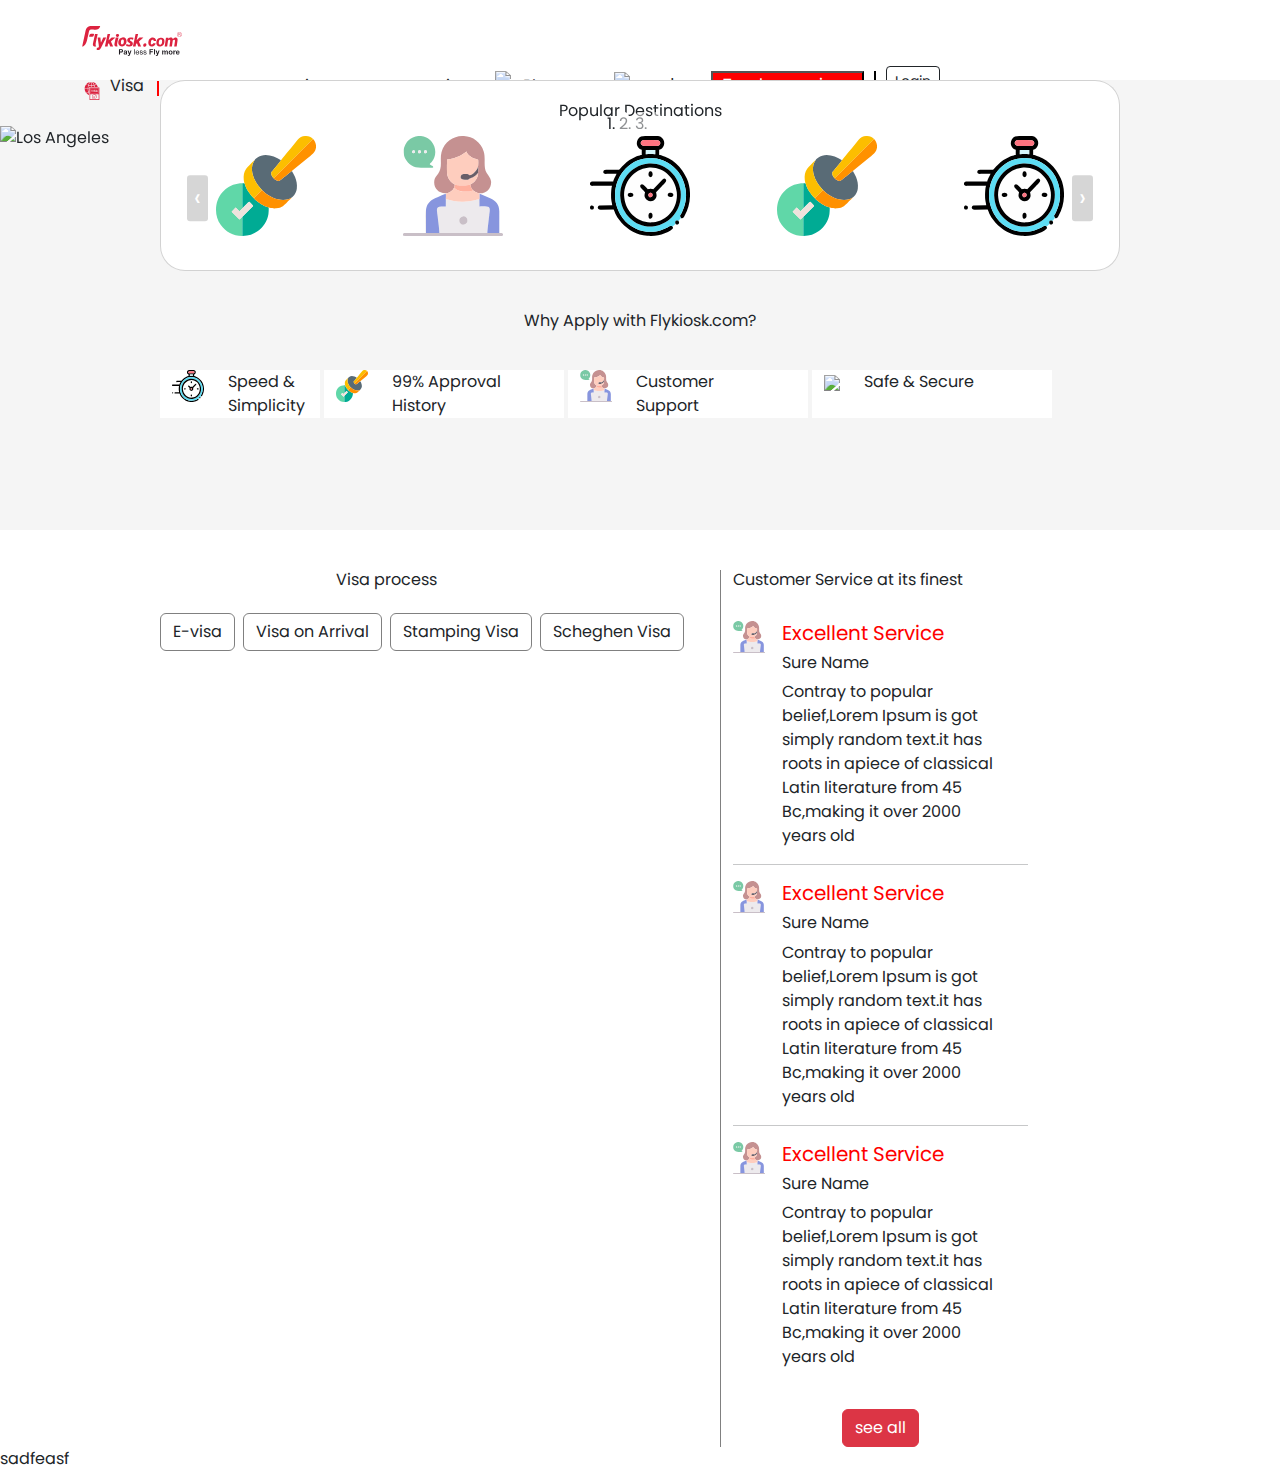
==== index.html @ 582b103d "v2" ====
<!doctype html>
<html lang="en">
  <head>
    <!-- Required meta tags -->
    <meta name="viewport" content="width=device-width, initial-scale=1, shrink-to-fit=no">
	<meta name="author" content="Lapiz WebArt">
	<meta name="description" content="">
	<meta name="keywords" content="">
	<meta charset="UTF-8">

    <!-- Bootstrap CSS -->
<link href="https://cdn.jsdelivr.net/npm/bootstrap@5.0.2/dist/css/bootstrap.min.css" rel="stylesheet" integrity="sha384-EVSTQN3/azprG1Anm3QDgpJLIm9Nao0Yz1ztcQTwFspd3yD65VohhpuuCOmLASjC" crossorigin="anonymous">
<link href="https://cdn.jsdelivr.net/npm/bootstrap@5.2.2/dist/css/bootstrap.min.css" rel="stylesheet">
<script src="https://cdn.jsdelivr.net/npm/bootstrap@5.2.2/dist/js/bootstrap.bundle.min.js"></script>
<script src="https://ajax.googleapis.com/ajax/libs/jquery/3.6.0/jquery.min.js"></script>
<link rel="stylesheet" href="https://cdnjs.cloudflare.com/ajax/libs/OwlCarousel2/2.3.4/assets/owl.carousel.min.css" integrity="sha512-tS3S5qG0BlhnQROyJXvNjeEM4UpMXHrQfTGmbQ1gKmelCxlSEBUaxhRBj/EFTzpbP4RVSrpEikbmdJobCvhE3g==" crossorigin="anonymous" />
<link rel="stylesheet" href="https://cdnjs.cloudflare.com/ajax/libs/OwlCarousel2/2.3.4/assets/owl.theme.default.min.css" integrity="sha512-sMXtMNL1zRzolHYKEujM2AqCLUR9F2C4/05cdbxjjLSRvMQIciEPCQZo++nk7go3BtSuK9kfa/s+a4f4i5pLkw==" crossorigin="anonymous"/>
   <title>Hello, world!</title>
  </head>
  <style>
    @font-face {
      font-family: Poppins;
      src: url(Font/Poppins-Regular.otf);
    }
    body {
      font-family: 'Poppins';
      
  }
    .verticalLine {
    height: 15px;
    border-right: 2px solid red;
    position: relative;
    margin-top: 15px;
    }
    #fixa{
      position: absolute;
      z-index: 10;
      left:0;
      right:0;
      top:20px;
      margin-left:auto;
      margin-right: auto;
     }

  
</style>
<style>
  .owl-nav .owl-next, .owl-nav .owl-prev {
    position: absolute;
    top: 48%;
    transform: translateY(-50%);
    -webkit-transform: translateY(-50%);
}
.owl-nav .owl-next {
    right: 0;
    display: flex;
    margin-right: 2%;
    font-size: 25px !important;
}
.owl-nav .owl-prev{
    left: 0;
    display: flex;
    margin-left: 2%;
    font-size: 25px !important;
}
.item{

  width:100px;
}
</style>


  <body>
    

    <div class="container">
        <header class="d-flex flex-wrap align-items-center justify-content-center justify-content-md-between py-3 mb-4 ">
          <a href="/" class="d-flex align-items-center col-md-3 mb-2 mb-md-0 text-dark text-decoration-none">
            <img class="bi me-2" width="100" height="50" role="img" src="images/Flykiosk logo.svg"/>
          </a>
    
          
    
          
            <ul class="nav col-12 col-md-auto mb-2 justify-content-center mb-md-0">
               <img src="menu Icons/Visa icon.svg" alt="visa" style="width:20px;margin-top:5px; ">
                <li><a href="#" class="nav-link px-2 link-dark">Visa</a></li>

                <div class="verticalLine"  style="margin: 15px 10px 0px 5px;"></div>

                <img src="menu Icons/Passport icon.svg" alt="s" style="width:20px;margin-top:5px;">
                <li><a href="#" class="nav-link px-2 link-dark">passport service</a></li>

                <div class="verticalLine" style="margin: 15px 10px 0px 5px;"></div>

                <img src="menu Icons/Attestation Icon.svg" alt="s" style="width:20px;margin-top:5px">
                <li><a href="#" class="nav-link px-2 link-dark">Attestation</a></li>

                <div class="verticalLine" style="margin: 15px 10px 0px 5px;"></div>

                <img src="menu Icons/Photos icon.svg" alt="s" style="width:20px;margin-top:5px">
                <li ><a href="#" class="nav-link px-2 link-dark">Photos</a></li>

                <li style="margin:5px 10px 0px 30px;"><img src="menu Icons/choos country.svg" alt="country" style="width:30px"></li>
                <button class="" value="Track your visa" style="padding: 0px 20px 25px 10px;height: 15px;margin: 5px 10px 0px 10px;background:red;color:white">Track your visa</button>
                <div class="verticalLine" style="margin: 5px 10px 0px 0px;height: 25px;
                border-right: 2px solid black;
                position: relative;
               " ></div>
                <li ><button href="#" class="btn btn-outline-dark btn-sm"  >Login</button></li>
              </ul>
            
          
        </header>
      </div>



      <!-- Carousel -->
<div id="demo" class="carousel slide" data-bs-ride="carousel" style="margin-top: -25px;">

 
    <!-- Indicators/dots -->
    <ol class="carousel-indicators" style="bottom:10%">
      <li  data-bs-target="#demo" data-bs-slide-to="0" class="active" style="width: 10px; height: 10px;border-radius: 100%;"></li>
      <li  data-bs-target="#demo" data-bs-slide-to="1" style="width: 10px; height: 10px;border-radius: 100%;"></li>
      <li  data-bs-target="#demo" data-bs-slide-to="2" style="width: 10px;height: 10px;border-radius: 100%;"></li>
    </ol>
    
    <!-- The slideshow/carousel -->
    <div class="carousel-inner">
     
 <div id="fixa">
  <div class="" style="width: 50rem;margin: 100px auto auto auto;text-align:center;color:white">
    <h3 >Find visa information for all countries</h3>
    <h6>Simplifying Travel around the world</h6>
</div>

<div class="row d-flex " style="width: 40rem;margin: 0px auto auto auto;text-align:center">

  <div class="col-lg-4 col-md-4" style="background:white;padding:2px">
    <select style="border: none;background: none;"><option>Where am I from</option></select>
    <span class="verticalLine"  style="padding-left: 24px;"></span>
  </div>
  <div class="col-lg-5 col-md-5" style="background:white;padding:2px">
    <select style="border: none;background: none;"><option>Where am I Going</option></select>

  </div>
  
  <div class="col-lg-2 col-md-2 card" style="background:white;padding:2px;margin-left: 10px;border-radius: 2px;color:red">
   <a>Apply visa</a>
  </div>


</div>




  </div>
      <div class="carousel-item active">
        <img src="images/Slider 01.jpg" alt="Los Angeles" class="d-block" style="width:100%">
      </div>
      <div class="carousel-item">
        <img src="images/Slider 01.jpg" alt="Chicago" class="d-block" style="width:100%">
      </div>
      <div class="carousel-item">
        <img src="images/Slider 01.jpg" alt="New York" class="d-block" style="width:100%">
      </div>
    </div>
    
    
  </div>

 
 <div style="background:whitesmoke;height:450px">
  <!-- popular destinations-->
  <section >
    <div class="card" style="width: 60rem;margin: -70px auto auto auto;border-radius: 25px;">
      <h6 style="width: 50rem;margin: 20px auto auto auto;text-align:center;">Popular Destinations </h6>
      <div class="card-body">
        <div class="owl-carousel owl-theme" style="
        text-align: -webkit-center;
    ">
          <div class="item" >
              <h4><img src="Icons/99_ Approval.svg" alt="image"  /></h4>
          </div>
          <div class="item">
              <h4><img src="Icons/Customer.svg" alt="image" /></h4>
          </div>
          <div class="item">
              <h4><img src="Icons/Speed.svg" alt="image" /></h4>
          </div>
          <div class="item">
              <h4><img src="Icons/99_ Approval.svg" alt="image" /></h4>
          </div>
          <div class="item">
              <h4><img src="Icons/Speed.svg" alt="image" /></h4>
          </div>
          <div class="item">
              <h4><img src="Icons/Customer.svg" alt="image" /></h4>
          </div>
          <div class="item">
              <h4><img src="Icons/99_ Approval.svg" alt="image" /></h4>
          </div>
          <div class="item">
              <h4><img src="Icons/Customer.svg" alt="image" /></h4>
          </div>
          <div class="item">
              <h4><img src="Icons/Speed.svg" alt="image" /></h4>
          </div>
          <div class="item">
              <h4><img src="Icons/99_ Approval.svg" alt="image" /></h4>
          </div>
          <div class="item">
              <h4><img src="Icons/Speed.svg" alt="image" /></h4>
          </div>
          <div class="item">
              <h4><img src="Icons/99_ Approval.svg" alt="image" /></h4>
          </div>
      </div>
      </div>
    </div>
  </section>

  <section>
    <h6 style="width: 60rem;margin: 40px auto auto auto;text-align:center;">Why Apply with Flykiosk.com? </h6>
    <div class="row d-flex " style="width: 60rem;margin: 40px auto auto auto;">

      <div class="col-lg-2 col-md-2" style="background:white;">
        <div class="row d-flex " >
          <div class="col-lg-3 col-md-3" style="background:white;width:auto">
            <img src="Icons/Speed.svg">

          </div>
          <div class="col-lg-10 col-md-10" style="background:white;width:auto">
         <span> Speed &</span><br>
         <span>  Simplicity</span>
            
                      </div>
        </div>
        </div>
&nbsp;
        <div class="col-lg-3 col-md-3" style="background:white;">
          <div class="row d-flex " >
            <div class="col-lg-2 col-md-2" style="background:white;width:auto">
            
              <img src="Icons/99_ Approval.svg">
            </div>
            <div class="col-lg-10 col-md-10" style="background:white;width:auto">
              99% Approval <br>History
              
                        </div>
          </div>
          </div>

          &nbsp;
          <div class="col-lg-3 col-md-3" style="background:white;">
            <div class="row d-flex " >
              <div class="col-lg-2 col-md-2" style="background:white;width:auto">
              <img src="Icons/Customer.svg">
    
              </div>
              <div class="col-lg-10 col-md-10" style="background:white;width:auto">
                Customer <br>Support
                
                          </div>
            </div>
            </div>

            &nbsp;
            <div class="col-lg-3 col-md-3" style="background:white;">
              <div class="row d-flex " >
                <div class="col-lg-2 col-md-2" style="background:white;width:auto">
                  <img src="Icons/Safe_Secure.svg">
      
                </div>
                <div class="col-lg-10 col-md-10" style="background:white;width:auto">
                  Safe &
                  Secure
                  
                            </div>
              </div>
              </div>
      
      </div>
  </section>
  
</div>

<div style="background:white;" >


      
  <div class="row d-flex " style="width: 60rem;margin: 40px auto auto auto;" >
 
    <div class="col-lg-7 col-md-7 ">
      <h6 style="margin: auto 20% auto auto;text-align: center;">Visa process</h6>
      <br>
      <div class="row d-flex ">
    <a href="#evisa"  class="col-lg-2 col-md-2 me-2 card btn btn-outline-default visacollapse" data-bs-toggle="collapse" style="border:1px solid gray;height: fit-content;width: fit-content;">E-visa</a>
    <a href="#visaonarrival"  class="col-lg-2 col-md-2 me-2 card btn btn-outline-default visacollapse" data-bs-toggle="collapse" style="border:1px solid gray;height: fit-content;width: fit-content;">Visa on Arrival</a>
    <a href="#stampingvisa"  class="col-lg-2 col-md-2 me-2 card btn btn-outline-default visacollapse" data-bs-toggle="collapse" style="border:1px solid gray;height: fit-content;width: fit-content;">Stamping Visa</a>
    <a href="#scheghenvisa"  class="col-lg-2 col-md-2  card btn btn-outline-default visacollapse" data-bs-toggle="collapse" style="border:1px solid gray;height: fit-content;width: fit-content;">Scheghen Visa</a>
       
      <div id="evisa" class="collapse" style="margin: 20px auto auto -10px;text-align: center;">
        <div class="row d-flex">

        <div  class="col-lg-3 col-md-3 mb-2">
        <div class="card">
          <div class="card-body">
            <img src="Icons/Customer.svg">
            <br>  <br>
            <a href="" class="btn btn-danger">step1</a>
            <hr>
          </div>
        </div>
      </div>
      
      <div  class="col-lg-3 col-md-3 mb-2">
        <div class="card">
          <div class="card-body">
            <img src="Icons/Customer.svg">
            <br>  <br>
            <a href="" class="btn btn-danger">step2</a>
            <hr>
          </div>
        </div>
      </div>
      
      <div  class="col-lg-3 col-md-3 mb-2 ">
        <div class="card">
          <div class="card-body">
            <img src="Icons/Customer.svg">
            <br>  <br>
            <a href="" class="btn btn-danger">step3</a>
            <hr>
          </div>
        </div>
      </div>
      <div  class="col-lg-3 col-md-3 mb-2">
        <div class="card">
          <div class="card-body">
            <img src="Icons/Customer.svg">
            <br>  <br>
            <a href="" class="btn btn-danger">step4</a>
            <hr>
          </div>
        </div>
      </div>
      <div  class="col-lg-3 col-md-3 mb-2">
        <div class="card">
          <div class="card-body">
            <img src="Icons/Customer.svg">
             <br>  <br>
            <a href="" class="btn btn-danger">step5</a>
            <hr>
          </div>
        </div>
      </div>
      <div  class="col-lg-3 col-md-3 mb-2">
        <div class="card">
          <div class="card-body">
            <img src="Icons/Customer.svg">
            <br>  <br>
            <a href="" class="btn btn-danger">step6</a>
            <hr>
          </div>
       
        </div>
      </div>
      <div  style="width: 60rem;margin: 40px auto auto auto;" >
        <a href="" class="btn btn-danger">Apply now</a>
        </div>
    </div>
    </div>
    
      <div id="visaonarrival" class="collapse" style="margin: 20px auto auto auto;text-align: center;">
        <div  class="col-lg-12 col-md-12">   
        <div class="card">
          <div class="card-body">wwwwdfdfddd</div>
        </div>
      </div>
      
    </div>
    

    
  </div>
  </div>
  <!--<div class="col-lg-1 col-md-1 "  style="border-left: 1px solid grey;width:0px;height:450px;margin-top: 0px"> </div>-->

  <div class="col-lg-4 col-md-4  " style="border-left:1px solid grey">
    <h6 >Customer Service at its finest</h6>
    <br>
    <div class="row d-flex " >
     
        <div class="col-lg-11 col-md-11" >

          <div class="row d-flex">
            <div class="col-lg-2 col-md-2" ><img src="Icons/Customer.svg"></div>
            <div class="col-lg-10 col-md-10" >

              <h5 style="color:red">Excellent Service</h5>
              <h6>Sure Name</h6>
              <span>Contray to popular belief,Lorem Ipsum is got simply random text.it has roots in apiece of classical Latin literature from 45 Bc,making it over 2000 years old</span>

            </div>

            </div>

        </div>
    
        </div>
        <hr>

        <div class="row d-flex " >
     
          <div class="col-lg-11 col-md-11" >
  
            <div class="row d-flex">
              <div class="col-lg-2 col-md-2" ><img src="Icons/Customer.svg"></div>
              <div class="col-lg-10 col-md-10" >
  
                <h5 style="color:red">Excellent Service</h5>
                <h6>Sure Name</h6>
                <span>Contray to popular belief,Lorem Ipsum is got simply random text.it has roots in apiece of classical Latin literature from 45 Bc,making it over 2000 years old</span>

              </div>
  
              </div>
  
          </div>
      
          </div>
          <hr>

          <div class="row d-flex " >
     
            <div class="col-lg-11 col-md-11" >
    
              <div class="row d-flex">
                <div class="col-lg-2 col-md-2" ><img src="Icons/Customer.svg"></div>
                <div class="col-lg-10 col-md-10" >
                  <h5 style="color:red">Excellent Service</h5>
                  <h6>Sure Name</h6>
                  <span>Contray to popular belief,Lorem Ipsum is got simply random text.it has roots in apiece of classical Latin literature from 45 Bc,making it over 2000 years old</span>
  
                </div>
    
                </div>
    
            </div>
        
            </div>
            
            <div  style="margin: 40px auto auto auto;text-align: center;" >
              <a href="" class="btn btn-danger">see all</a>
              </div>
        </div>
             
</div>



</div>

<div>
  sadfeasf
</div>


<script>
  $(document).ready(function(){
	$(".visacollapse").click(function(){
    
		$('.collapse').collapse('hide');
	});
});
</script>





    <!-- Optional JavaScript; choose one of the two! -->

    <!-- Option 1: Bootstrap Bundle with Popper -->
    <script src="https://cdn.jsdelivr.net/npm/bootstrap@5.0.2/dist/js/bootstrap.bundle.min.js" integrity="sha384-MrcW6ZMFYlzcLA8Nl+NtUVF0sA7MsXsP1UyJoMp4YLEuNSfAP+JcXn/tWtIaxVXM" crossorigin="anonymous"></script>

    <!-- Option 2: Separate Popper and Bootstrap JS -->
    <!--
    <script src="https://cdn.jsdelivr.net/npm/@popperjs/core@2.9.2/dist/umd/popper.min.js" integrity="sha384-IQsoLXl5PILFhosVNubq5LC7Qb9DXgDA9i+tQ8Zj3iwWAwPtgFTxbJ8NT4GN1R8p" crossorigin="anonymous"></script>
    <script src="https://cdn.jsdelivr.net/npm/bootstrap@5.0.2/dist/js/bootstrap.min.js" integrity="sha384-cVKIPhGWiC2Al4u+LWgxfKTRIcfu0JTxR+EQDz/bgldoEyl4H0zUF0QKbrJ0EcQF" crossorigin="anonymous"></script>
    -->


    <script src="https://cdnjs.cloudflare.com/ajax/libs/jquery/3.6.0/jquery.min.js" integrity="sha512-894YE6QWD5I59HgZOGReFYm4dnWc1Qt5NtvYSaNcOP+u1T9qYdvdihz0PPSiiqn/+/3e7Jo4EaG7TubfWGUrMQ==" crossorigin="anonymous"></script>
    <!-- Owl Carousel -->
    <script src="https://cdnjs.cloudflare.com/ajax/libs/OwlCarousel2/2.3.4/owl.carousel.min.js"></script>
    <!-- custom JS code after importing jquery and owl -->
    <script type="text/javascript">
        $(document).ready(function() {
            $(".owl-carousel").owlCarousel();
        });

        $('.owl-carousel').owlCarousel({
            loop: true,
            margin: 10,
            nav: true,
            dots: false,
            navText: ["<div class='nav-button owl-prev'>‹</div>", "<div class='nav-button owl-next'>›</div>"],
     
            slideBy:3,
		        rewind:false,
            responsive: {
                0: {
                    items: 1
                },
                600: {
                    items: 3
                },
                1000: {
                    items: 5
                }
            }
        })
    </script>
  </body>
</html>
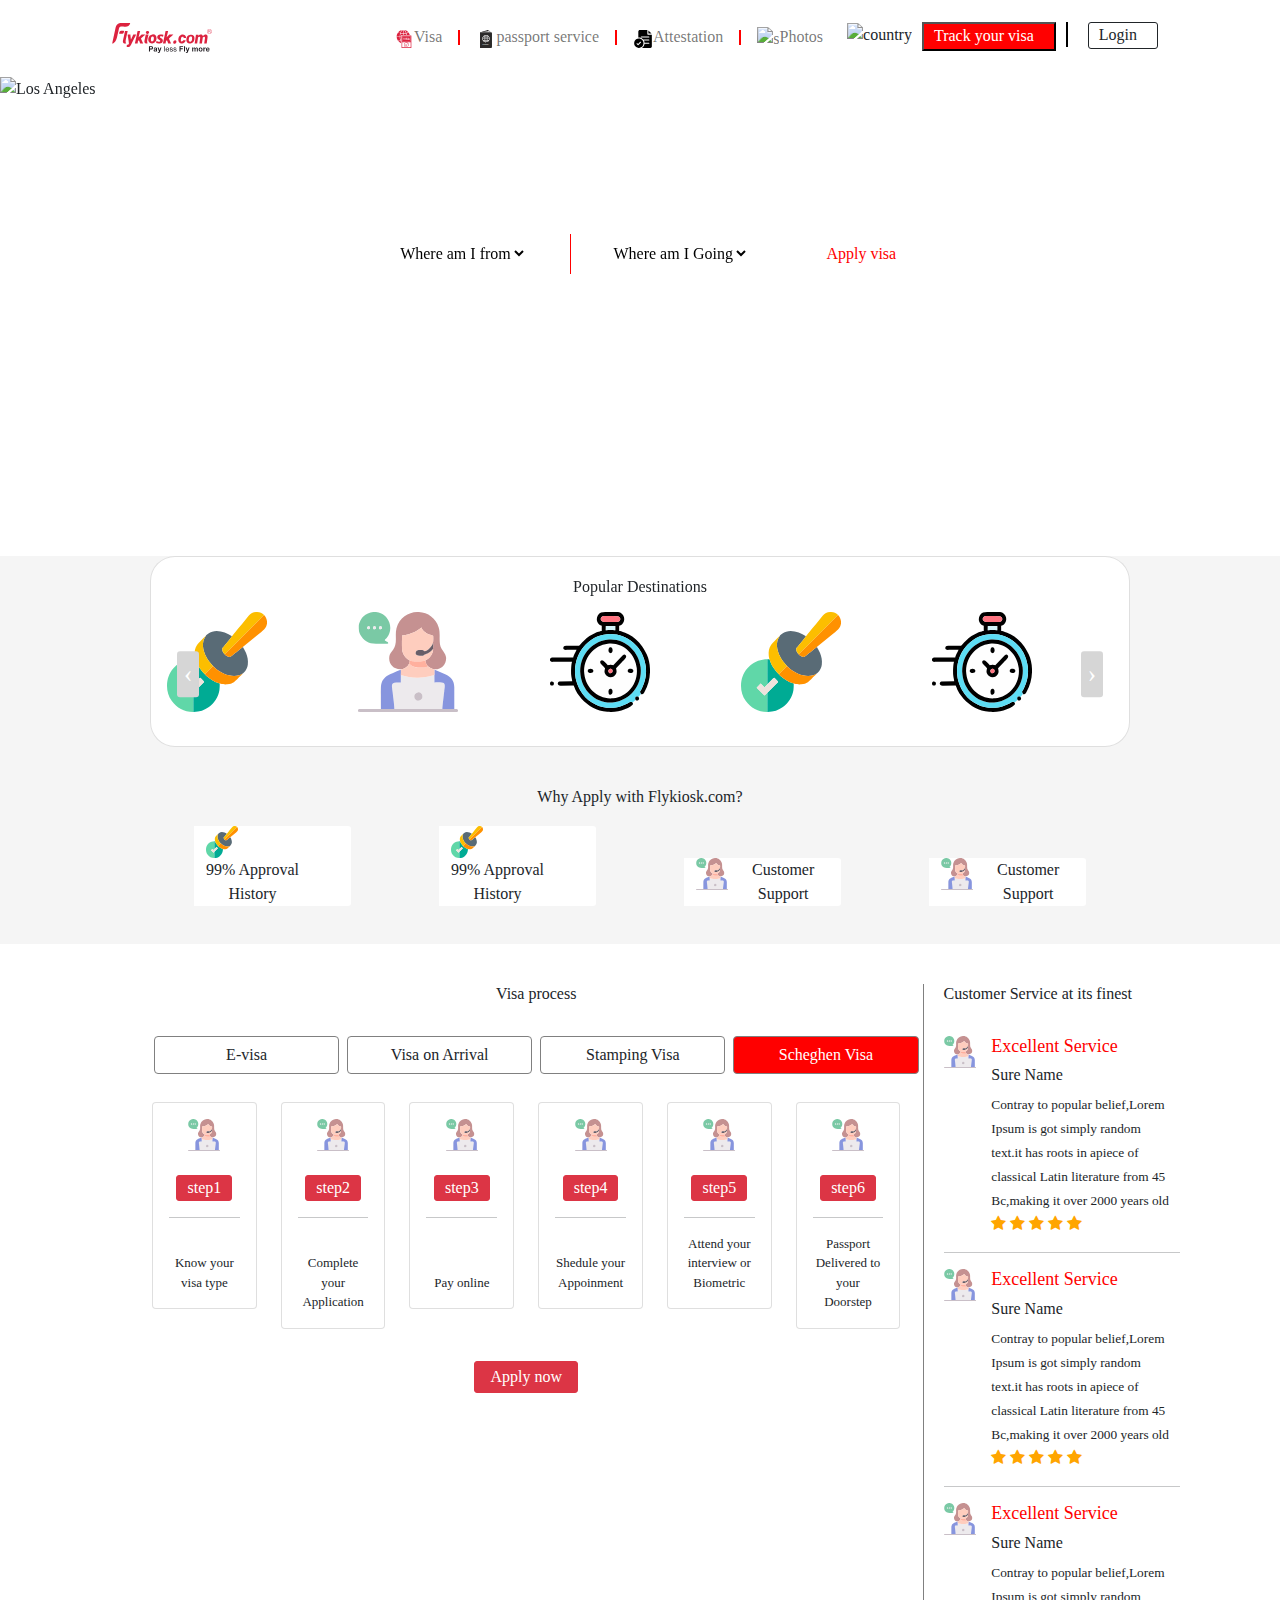
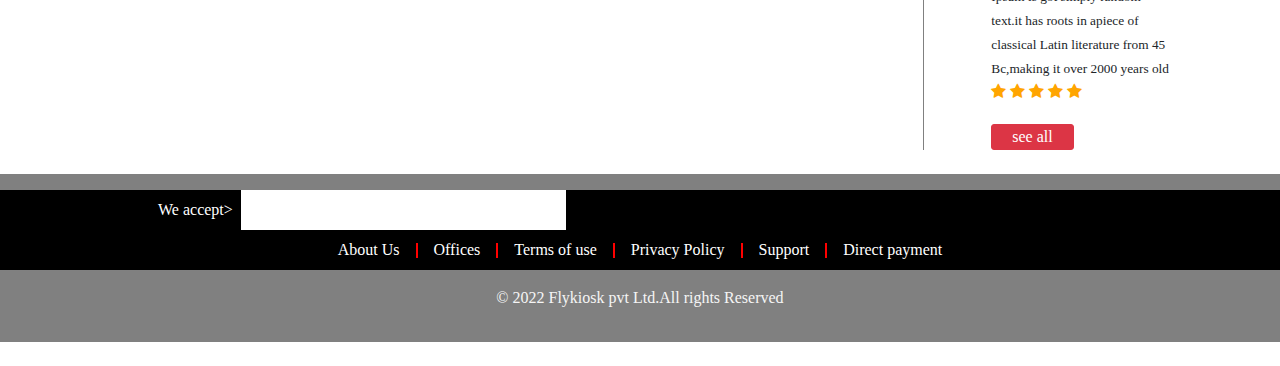
==== commit d9ad5140: "latest" ====
--- a/index.html
+++ b/index.html
@@ -1,3 +1,7 @@
+
+
+
+
 <!doctype html>
 <html lang="en">
   <head>
@@ -9,115 +13,66 @@
 	<meta charset="UTF-8">
 
     <!-- Bootstrap CSS -->
-<link href="https://cdn.jsdelivr.net/npm/bootstrap@5.0.2/dist/css/bootstrap.min.css" rel="stylesheet" integrity="sha384-EVSTQN3/azprG1Anm3QDgpJLIm9Nao0Yz1ztcQTwFspd3yD65VohhpuuCOmLASjC" crossorigin="anonymous">
-<link href="https://cdn.jsdelivr.net/npm/bootstrap@5.2.2/dist/css/bootstrap.min.css" rel="stylesheet">
-<script src="https://cdn.jsdelivr.net/npm/bootstrap@5.2.2/dist/js/bootstrap.bundle.min.js"></script>
-<script src="https://ajax.googleapis.com/ajax/libs/jquery/3.6.0/jquery.min.js"></script>
+    <link href="bootstrap5.0.1/css/bootstrap.min.css" rel="stylesheet"/>
+    <script src="bootstrap5.0.1/js/bootstrap.bundle.min.js"></script>
+    
+<script src="ajax/libs/jquery/3.6.0/jquery.min.js"></script>
 <link rel="stylesheet" href="https://cdnjs.cloudflare.com/ajax/libs/OwlCarousel2/2.3.4/assets/owl.carousel.min.css" integrity="sha512-tS3S5qG0BlhnQROyJXvNjeEM4UpMXHrQfTGmbQ1gKmelCxlSEBUaxhRBj/EFTzpbP4RVSrpEikbmdJobCvhE3g==" crossorigin="anonymous" />
 <link rel="stylesheet" href="https://cdnjs.cloudflare.com/ajax/libs/OwlCarousel2/2.3.4/assets/owl.theme.default.min.css" integrity="sha512-sMXtMNL1zRzolHYKEujM2AqCLUR9F2C4/05cdbxjjLSRvMQIciEPCQZo++nk7go3BtSuK9kfa/s+a4f4i5pLkw==" crossorigin="anonymous"/>
-   <title>Hello, world!</title>
+ <!-- Font Awesome Icon Library -->
+
+<link href="https://maxcdn.bootstrapcdn.com/font-awesome/4.2.0/css/font-awesome.min.css" rel="stylesheet">
+<link rel="stylesheet" href="css/style.css">
+<title>Flykiosk</title>
   </head>
-  <style>
-    @font-face {
-      font-family: Poppins;
-      src: url(Font/Poppins-Regular.otf);
-    }
-    body {
-      font-family: 'Poppins';
-      
-  }
-    .verticalLine {
-    height: 15px;
-    border-right: 2px solid red;
-    position: relative;
-    margin-top: 15px;
-    }
-    #fixa{
-      position: absolute;
-      z-index: 10;
-      left:0;
-      right:0;
-      top:20px;
-      margin-left:auto;
-      margin-right: auto;
-     }
-
-  
-</style>
-<style>
-  .owl-nav .owl-next, .owl-nav .owl-prev {
-    position: absolute;
-    top: 48%;
-    transform: translateY(-50%);
-    -webkit-transform: translateY(-50%);
-}
-.owl-nav .owl-next {
-    right: 0;
-    display: flex;
-    margin-right: 2%;
-    font-size: 25px !important;
-}
-.owl-nav .owl-prev{
-    left: 0;
-    display: flex;
-    margin-left: 2%;
-    font-size: 25px !important;
-}
-.item{
-
-  width:100px;
-}
-</style>
+  
 
 
   <body>
-    
-
-    <div class="container">
-        <header class="d-flex flex-wrap align-items-center justify-content-center justify-content-md-between py-3 mb-4 ">
-          <a href="/" class="d-flex align-items-center col-md-3 mb-2 mb-md-0 text-dark text-decoration-none">
-            <img class="bi me-2" width="100" height="50" role="img" src="images/Flykiosk logo.svg"/>
-          </a>
-    
-          
-    
-          
-            <ul class="nav col-12 col-md-auto mb-2 justify-content-center mb-md-0">
-               <img src="menu Icons/Visa icon.svg" alt="visa" style="width:20px;margin-top:5px; ">
-                <li><a href="#" class="nav-link px-2 link-dark">Visa</a></li>
-
-                <div class="verticalLine"  style="margin: 15px 10px 0px 5px;"></div>
-
-                <img src="menu Icons/Passport icon.svg" alt="s" style="width:20px;margin-top:5px;">
-                <li><a href="#" class="nav-link px-2 link-dark">passport service</a></li>
-
-                <div class="verticalLine" style="margin: 15px 10px 0px 5px;"></div>
-
-                <img src="menu Icons/Attestation Icon.svg" alt="s" style="width:20px;margin-top:5px">
-                <li><a href="#" class="nav-link px-2 link-dark">Attestation</a></li>
-
-                <div class="verticalLine" style="margin: 15px 10px 0px 5px;"></div>
-
-                <img src="menu Icons/Photos icon.svg" alt="s" style="width:20px;margin-top:5px">
-                <li ><a href="#" class="nav-link px-2 link-dark">Photos</a></li>
-
-                <li style="margin:5px 10px 0px 30px;"><img src="menu Icons/choos country.svg" alt="country" style="width:30px"></li>
-                <button class="" value="Track your visa" style="padding: 0px 20px 25px 10px;height: 15px;margin: 5px 10px 0px 10px;background:red;color:white">Track your visa</button>
-                <div class="verticalLine" style="margin: 5px 10px 0px 0px;height: 25px;
-                border-right: 2px solid black;
-                position: relative;
-               " ></div>
-                <li ><button href="#" class="btn btn-outline-dark btn-sm"  >Login</button></li>
-              </ul>
-            
-          
-        </header>
-      </div>
-
+    <nav class="navbar navbar-expand-lg navbar-light bg-default">
+      <div class="container-fluid headbar" >
+        <a class="navbar-brand" href="#">  <img class="bi me-2" width="100" height="50" role="img" src="images/Flykiosk logo.svg"/></a>
+        <button class="navbar-toggler" type="button" data-bs-toggle="collapse" data-bs-target="#navbarNav" aria-controls="navbarNav" aria-expanded="false" aria-label="Toggle navigation">
+          <span class="navbar-toggler-icon"></span>
+        </button>
+        <div class="collapse navbar-collapse" id="navbarNav">
+          <ul class="navbar-nav ms-md-auto gap-0">
+            <li class="nav-item rounded"><a href="#" class="nav-link px-2 link-dark"><img src="menu Icons/Visa icon.svg" alt="visa" style="width:20px;">Visa</a></li>
+            <li class="nav-item rounded"><a href="#" class="nav-link px-2 link-dark"><div class="verticalLine" style="margin: 5px 0px 0px 0px;"></div></a></li>
+            <li class="nav-item rounded"><a href="#" class="nav-link px-2 link-dark"><img src="menu Icons/Passport icon.svg" alt="s" style="width:20px;">passport service</a></li>
+            <li class="nav-item rounded"><a href="#" class="nav-link px-2 link-dark"><div class="verticalLine" style="margin: 5px 0px 0px 0px;"></div></a></li>
+            <li class="nav-item rounded"><a href="#" class="nav-link px-2 link-dark"><img src="menu Icons/Attestation Icon.svg" alt="s" style="width:20px;">Attestation</a></li>
+            <li class="nav-item rounded"><a href="#" class="nav-link px-2 link-dark"><div class="verticalLine" style="margin: 5px 0px 0px 0px;"></div></a></li>
+            <li class="nav-item rounded"><a href="#" class="nav-link px-2 link-dark"><img src="menu Icons/Photos icon.svg" alt="s" style="width:20px;">Photos</a></li>
+            <li class="nav-item rounded"><a href="#" class="nav-link px-2 link-dark"></a></li>
+            <li class="nav-item rounded mt-1 mb-1">
+              <img src="menu Icons/choos country.svg" alt="country" style="width:30px">
+            </li>
+            <li class="nav-item rounded">
+              <button class="trackvisabutton mb-1" value="Track your visa" >Track your visa</button>
+               
+            </li>
+            <li class="nav-item rounded ">
+              <div class="verticalLine" style="margin: 5px 10px 0px 0px;height: 25px;
+              border-right: 2px solid black;
+              position: relative;
+             " ></div>
+            </li>
+            <li class="nav-item rounded">
+              <button class="loginbutton mb-1 btn btn-outline-dark" value="Track your visa" >Login</button>
+               
+            </li>
+           
+          </ul>
+        </div>
+      </div>
+    </nav>
+
+   
 
 
       <!-- Carousel -->
-<div id="demo" class="carousel slide" data-bs-ride="carousel" style="margin-top: -25px;">
+<div id="demo" class="carousel slide" data-bs-ride="carousel" >
 
  
     <!-- Indicators/dots -->
@@ -131,25 +86,26 @@
     <div class="carousel-inner">
      
  <div id="fixa">
-  <div class="" style="width: 50rem;margin: 100px auto auto auto;text-align:center;color:white">
-    <h3 >Find visa information for all countries</h3>
-    <h6>Simplifying Travel around the world</h6>
-</div>
-
-<div class="row d-flex " style="width: 40rem;margin: 0px auto auto auto;text-align:center">
-
-  <div class="col-lg-4 col-md-4" style="background:white;padding:2px">
+  <div class="caption align-items-center justify-content-center" >
+    <span >Find visa information for all countries</span><br>
+    <span>Simplifying Travel around the world</span>
+</div>
+
+<div class="row d-flex applyvisadiv align-items-center justify-content-center" >
+
+  <div class="col-lg-2 col-md-2 mb-2 p-2 firstdiv" >
     <select style="border: none;background: none;"><option>Where am I from</option></select>
-    <span class="verticalLine"  style="padding-left: 24px;"></span>
-  </div>
-  <div class="col-lg-5 col-md-5" style="background:white;padding:2px">
+  
+  </div>
+  <div class="col-lg-2 col-md-2 mb-2 p-2  seconddiv" >
     <select style="border: none;background: none;"><option>Where am I Going</option></select>
 
   </div>
-  
-  <div class="col-lg-2 col-md-2 card" style="background:white;padding:2px;margin-left: 10px;border-radius: 2px;color:red">
-   <a>Apply visa</a>
-  </div>
+  <div class="col-lg-2 col-md-2 ms-2 mb-2 p-2 applydiv" >
+    <a >Apply visa</a>
+
+ 
+</div>
 
 
 </div>
@@ -159,13 +115,13 @@
 
   </div>
       <div class="carousel-item active">
-        <img src="images/Slider 01.jpg" alt="Los Angeles" class="d-block" style="width:100%">
+        <img src="images/Slider 01.jpg" class="carouselimage" alt="Los Angeles" class="d-block" style="width:100%">
       </div>
       <div class="carousel-item">
-        <img src="images/Slider 01.jpg" alt="Chicago" class="d-block" style="width:100%">
+        <img src="images/Slider 01.jpg" class="carouselimage" alt="Chicago" class="d-block" style="width:100%">
       </div>
       <div class="carousel-item">
-        <img src="images/Slider 01.jpg" alt="New York" class="d-block" style="width:100%">
+        <img src="images/Slider 01.jpg" class="carouselimage"  alt="New York" class="d-block" style="width:100%">
       </div>
     </div>
     
@@ -173,15 +129,14 @@
   </div>
 
  
- <div style="background:whitesmoke;height:450px">
+ <div style="background:whitesmoke;height: auto;padding-bottom:10px">
   <!-- popular destinations-->
-  <section >
-    <div class="card" style="width: 60rem;margin: -70px auto auto auto;border-radius: 25px;">
-      <h6 style="width: 50rem;margin: 20px auto auto auto;text-align:center;">Popular Destinations </h6>
+  
+    <div class="card populardestinations" >
+      <h6 style="width:auto;margin: 20px auto auto auto;text-align:center;">Popular Destinations </h6>
       <div class="card-body">
-        <div class="owl-carousel owl-theme" style="
-        text-align: -webkit-center;
-    ">
+        <div class="owl-carousel owl-theme ">
+    
           <div class="item" >
               <h4><img src="Icons/99_ Approval.svg" alt="image"  /></h4>
           </div>
@@ -192,99 +147,99 @@
               <h4><img src="Icons/Speed.svg" alt="image" /></h4>
           </div>
           <div class="item">
-              <h4><img src="Icons/99_ Approval.svg" alt="image" /></h4>
-          </div>
-          <div class="item">
-              <h4><img src="Icons/Speed.svg" alt="image" /></h4>
-          </div>
-          <div class="item">
-              <h4><img src="Icons/Customer.svg" alt="image" /></h4>
-          </div>
-          <div class="item">
-              <h4><img src="Icons/99_ Approval.svg" alt="image" /></h4>
-          </div>
-          <div class="item">
-              <h4><img src="Icons/Customer.svg" alt="image" /></h4>
-          </div>
-          <div class="item">
-              <h4><img src="Icons/Speed.svg" alt="image" /></h4>
-          </div>
-          <div class="item">
-              <h4><img src="Icons/99_ Approval.svg" alt="image" /></h4>
-          </div>
-          <div class="item">
-              <h4><img src="Icons/Speed.svg" alt="image" /></h4>
-          </div>
-          <div class="item">
-              <h4><img src="Icons/99_ Approval.svg" alt="image" /></h4>
-          </div>
-      </div>
-      </div>
-    </div>
-  </section>
-
-  <section>
-    <h6 style="width: 60rem;margin: 40px auto auto auto;text-align:center;">Why Apply with Flykiosk.com? </h6>
-    <div class="row d-flex " style="width: 60rem;margin: 40px auto auto auto;">
-
-      <div class="col-lg-2 col-md-2" style="background:white;">
-        <div class="row d-flex " >
-          <div class="col-lg-3 col-md-3" style="background:white;width:auto">
-            <img src="Icons/Speed.svg">
-
-          </div>
-          <div class="col-lg-10 col-md-10" style="background:white;width:auto">
-         <span> Speed &</span><br>
-         <span>  Simplicity</span>
-            
-                      </div>
-        </div>
-        </div>
-&nbsp;
-        <div class="col-lg-3 col-md-3" style="background:white;">
-          <div class="row d-flex " >
-            <div class="col-lg-2 col-md-2" style="background:white;width:auto">
-            
-              <img src="Icons/99_ Approval.svg">
-            </div>
-            <div class="col-lg-10 col-md-10" style="background:white;width:auto">
-              99% Approval <br>History
+            <h4><img src="Icons/99_ Approval.svg" alt="image" /></h4>
+        </div>
+        <div class="item">
+            <h4><img src="Icons/Speed.svg" alt="image" /></h4>
+        </div>
+        <div class="item">
+            <h4><img src="Icons/Customer.svg" alt="image" /></h4>
+        </div>
+        <div class="item">
+            <h4><img src="Icons/99_ Approval.svg" alt="image" /></h4>
+        </div>
+        <div class="item">
+            <h4><img src="Icons/Customer.svg" alt="image" /></h4>
+        </div>
+        <div class="item">
+            <h4><img src="Icons/Speed.svg" alt="image" /></h4>
+        </div>
+        <div class="item">
+            <h4><img src="Icons/99_ Approval.svg" alt="image" /></h4>
+        </div>
+        <div class="item">
+            <h4><img src="Icons/Speed.svg" alt="image" /></h4>
+        </div>
+        <div class="item">
+            <h4><img src="Icons/99_ Approval.svg" alt="image" /></h4>
+        </div>
+      </div>
+      </div>
+    </div>
+ 
+  
+    <h6 style="text-align:center;margin-top:40px">Why Apply with Flykiosk.com? </h6>
+    
+  
+    
+        <div class="row d-flex  applyflykiosk" >
+      
+       
+          <div class="col-lg-2 col-md-2 mb-2  applyflykioskdivs" style="background:white;">
+            <div class="row d-flex " >
+              <div class="col-lg-2 col-md-2" style="background:white;width:auto">
               
-                        </div>
-          </div>
-          </div>
-
-          &nbsp;
-          <div class="col-lg-3 col-md-3" style="background:white;">
+                <img src="Icons/99_ Approval.svg">
+              </div>
+              <div class="col-lg-10 col-md-10" style="background:white;width:auto;">
+                99% Approval <br>History
+                
+                          </div>
+            </div>
+            </div>
+          <div class="col-lg-2 col-md-2 mb-2  applyflykioskdivs" style="background:white;">
+            <div class="row d-flex " >
+              <div class="col-lg-2 col-md-2" style="background:white;width:auto">
+              
+                <img src="Icons/99_ Approval.svg">
+              </div>
+              <div class="col-lg-10 col-md-10" style="background:white;width:auto;">
+                99% Approval <br>History
+                
+                          </div>
+            </div>
+            </div>
+  
+          
+          <div class="col-lg-2 col-md-2  mb-2  applyflykioskdivs" style="background:white;">
             <div class="row d-flex " >
               <div class="col-lg-2 col-md-2" style="background:white;width:auto">
               <img src="Icons/Customer.svg">
     
               </div>
-              <div class="col-lg-10 col-md-10" style="background:white;width:auto">
+              <div class="col-lg-10 col-md-10" style="background:white;width:auto;">
                 Customer <br>Support
                 
                           </div>
             </div>
             </div>
-
-            &nbsp;
-            <div class="col-lg-3 col-md-3" style="background:white;">
+            
+
+            <div class="col-lg-2 col-md-2  mb-2  applyflykioskdivs" style="background:white;">
               <div class="row d-flex " >
                 <div class="col-lg-2 col-md-2" style="background:white;width:auto">
-                  <img src="Icons/Safe_Secure.svg">
+                <img src="Icons/Customer.svg">
       
                 </div>
-                <div class="col-lg-10 col-md-10" style="background:white;width:auto">
-                  Safe &
-                  Secure
+                <div class="col-lg-10 col-md-10" style="background:white;width:auto;">
+                  Customer <br>Support
                   
                             </div>
               </div>
               </div>
       
       </div>
-  </section>
+    
   
 </div>
 
@@ -292,97 +247,266 @@
 
 
       
-  <div class="row d-flex " style="width: 60rem;margin: 40px auto auto auto;" >
+  <div class="row d-flex visaprocess" >
  
-    <div class="col-lg-7 col-md-7 ">
-      <h6 style="margin: auto 20% auto auto;text-align: center;">Visa process</h6>
+    <div class="col-lg-9 col-md-9 visaprocessdiv1 ">
+      <h6 style="text-align: center;">Visa process</h6>
       <br>
       <div class="row d-flex ">
-    <a href="#evisa"  class="col-lg-2 col-md-2 me-2 card btn btn-outline-default visacollapse" data-bs-toggle="collapse" style="border:1px solid gray;height: fit-content;width: fit-content;">E-visa</a>
-    <a href="#visaonarrival"  class="col-lg-2 col-md-2 me-2 card btn btn-outline-default visacollapse" data-bs-toggle="collapse" style="border:1px solid gray;height: fit-content;width: fit-content;">Visa on Arrival</a>
-    <a href="#stampingvisa"  class="col-lg-2 col-md-2 me-2 card btn btn-outline-default visacollapse" data-bs-toggle="collapse" style="border:1px solid gray;height: fit-content;width: fit-content;">Stamping Visa</a>
-    <a href="#scheghenvisa"  class="col-lg-2 col-md-2  card btn btn-outline-default visacollapse" data-bs-toggle="collapse" style="border:1px solid gray;height: fit-content;width: fit-content;">Scheghen Visa</a>
+    <a href="#evisa"  class="col-lg-2 col-md-2  mb-2 card btn btn-outline-default visacollapse collapsed" data-bs-toggle="collapse" >E-visa</a>
+    <a href="#visaonarrival"  class="col-lg-2 col-md-2 mb-2  card btn btn-outline-default visacollapse collapsed" data-bs-toggle="collapse" >Visa on Arrival</a>
+    <a href="#stampingvisa"  class="col-lg-2 col-md-2 mb-2  card btn btn-outline-default visacollapse collapsed" data-bs-toggle="collapse" >Stamping Visa</a>
+    <a href="#scheghenvisa"  class="col-lg-2 col-md-2 mb-2  card btn btn-outline-default visacollapse" data-bs-toggle="collapse" >Scheghen Visa</a>
        
-      <div id="evisa" class="collapse" style="margin: 20px auto auto -10px;text-align: center;">
+    <div id="evisa" class="collapse" style="margin: 20px auto auto -10px;text-align: center;">
+      <div class="row d-flex">
+
+        <div  class="col-lg-2 col-md-2 mb-2">
+          <div class="card">
+            <div class="card-body">
+              <img src="Icons/Customer.svg">
+              <br>  <br>
+              <a href="" class="btn btn-danger"  style="border-radius:3px;padding:0px 10px">step1</a>
+              <hr>
+              <p class="card-text" style="font-size:small"><br>Know your visa type</p>
+   
+            </div>
+          </div>
+        </div>
+        
+        <div  class="col-lg-2 col-md-2 mb-2">
+          <div class="card">
+            <div class="card-body">
+              <img src="Icons/Customer.svg">
+              <br>  <br>
+              <a href="" class="btn btn-danger"  style="border-radius:3px;padding:0px 10px">step2</a>
+              <hr>
+              <p class="card-text" style="font-size:small"><br>Complete your <br>Application</p>
+            </div>
+          </div>
+        </div>
+        
+        <div  class="col-lg-2 col-md-2 mb-2 ">
+          <div class="card">
+            <div class="card-body">
+              <img src="Icons/Customer.svg">
+              <br>  <br>
+              <a href="" class="btn btn-danger"  style="border-radius:3px;padding:0px 10px">step3</a>
+              <hr>
+              <p class="card-text" style="font-size:small"><br><br>Pay online</p>
+            </div>
+          </div>
+        </div>
+       
+    
+    <div  class="mt-4" >
+      <a href="" class="btn btn-danger " style="padding:3px 15px;border-radius:3px" >Apply now</a>
+      </div>
+  </div>
+  </div>
+  <div id="visaonarrival" class="collapse" style="margin: 20px auto auto -10px;text-align: center;">
+    <div class="row d-flex">
+
+      <div  class="col-lg-2 col-md-2 mb-2">
+        <div class="card">
+          <div class="card-body">
+            <img src="Icons/Customer.svg">
+            <br>  <br>
+            <a href="" class="btn btn-danger"  style="border-radius:3px;padding:0px 10px">step1</a>
+            <hr>
+            <p class="card-text" style="font-size:small"><br>Know your visa type</p>
+ 
+          </div>
+        </div>
+      </div>
+      
+      <div  class="col-lg-2 col-md-2 mb-2">
+        <div class="card">
+          <div class="card-body">
+            <img src="Icons/Customer.svg">
+            <br>  <br>
+            <a href="" class="btn btn-danger"  style="border-radius:3px;padding:0px 10px">step2</a>
+            <hr>
+            <p class="card-text" style="font-size:small"><br>Complete your <br>Application</p>
+          </div>
+        </div>
+      </div>
+      
+      <div  class="col-lg-2 col-md-2 mb-2 ">
+        <div class="card">
+          <div class="card-body">
+            <img src="Icons/Customer.svg">
+            <br>  <br>
+            <a href="" class="btn btn-danger"  style="border-radius:3px;padding:0px 10px">step3</a>
+            <hr>
+            <p class="card-text" style="font-size:small"><br><br>Pay online</p>
+          </div>
+        </div>
+      </div>
+      <div  class="col-lg-2 col-md-2 mb-2">
+        <div class="card">
+          <div class="card-body">
+            <img src="Icons/Customer.svg">
+            <br>  <br>
+            <a href="" class="btn btn-danger"  style="border-radius:3px;padding:0px 10px">step4</a>
+            <hr>
+            <p class="card-text" style="font-size:small"><br>Shedule your<br> Appoinment</p>
+          </div>
+        </div>
+      </div>
+    
+  <div  class="mt-4" >
+    <a href="" class="btn btn-danger" style="padding:3px 15px;border-radius:3px" >Apply now</a>
+    </div>
+</div>
+</div>
+
+<div id="stampingvisa" class="collapse" style="margin: 20px auto auto -10px;text-align: center;">
+  <div class="row d-flex">
+
+    <div  class="col-lg-2 col-md-2 mb-2">
+      <div class="card">
+        <div class="card-body">
+          <img src="Icons/Customer.svg">
+          <br>  <br>
+          <a href="" class="btn btn-danger"  style="border-radius:3px;padding:0px 10px">step1</a>
+          <hr>
+          <p class="card-text" style="font-size:small"><br>Know your visa type</p>
+
+        </div>
+      </div>
+    </div>
+    
+    <div  class="col-lg-2 col-md-2 mb-2">
+      <div class="card">
+        <div class="card-body">
+          <img src="Icons/Customer.svg">
+          <br>  <br>
+          <a href="" class="btn btn-danger"  style="border-radius:3px;padding:0px 10px">step2</a>
+          <hr>
+          <p class="card-text" style="font-size:small"><br>Complete your <br>Application</p>
+        </div>
+      </div>
+    </div>
+    
+    <div  class="col-lg-2 col-md-2 mb-2 ">
+      <div class="card">
+        <div class="card-body">
+          <img src="Icons/Customer.svg">
+          <br>  <br>
+          <a href="" class="btn btn-danger"  style="border-radius:3px;padding:0px 10px">step3</a>
+          <hr>
+          <p class="card-text" style="font-size:small"><br><br>Pay online</p>
+        </div>
+      </div>
+    </div>
+    <div  class="col-lg-2 col-md-2 mb-2">
+      <div class="card">
+        <div class="card-body">
+          <img src="Icons/Customer.svg">
+          <br>  <br>
+          <a href="" class="btn btn-danger"  style="border-radius:3px;padding:0px 10px">step4</a>
+          <hr>
+          <p class="card-text" style="font-size:small"><br>Shedule your<br> Appoinment</p>
+        </div>
+      </div>
+    </div>
+    <div  class="col-lg-2 col-md-2 mb-2">
+      <div class="card">
+        <div class="card-body">
+          <img src="Icons/Customer.svg">
+           <br>  <br>
+          <a href="" class="btn btn-danger"  style="border-radius:3px;padding:0px 10px">step5</a>
+          <hr>
+          <p class="card-text" style="font-size:small">Attend your<br>interview or<br>Biometric </p>
+        </div>
+      </div>
+    </div>
+<div  class="mt-4" >
+  <a href="" class="btn btn-danger" style="padding:3px 15px;border-radius:3px" >Apply now</a>
+  </div>
+</div>
+</div>
+      <div id="scheghenvisa" class="collapse show" style="margin: 20px auto auto -10px;text-align: center;">
         <div class="row d-flex">
 
-        <div  class="col-lg-3 col-md-3 mb-2">
-        <div class="card">
-          <div class="card-body">
-            <img src="Icons/Customer.svg">
-            <br>  <br>
-            <a href="" class="btn btn-danger">step1</a>
-            <hr>
-          </div>
-        </div>
-      </div>
-      
-      <div  class="col-lg-3 col-md-3 mb-2">
-        <div class="card">
-          <div class="card-body">
-            <img src="Icons/Customer.svg">
-            <br>  <br>
-            <a href="" class="btn btn-danger">step2</a>
-            <hr>
-          </div>
-        </div>
-      </div>
-      
-      <div  class="col-lg-3 col-md-3 mb-2 ">
-        <div class="card">
-          <div class="card-body">
-            <img src="Icons/Customer.svg">
-            <br>  <br>
-            <a href="" class="btn btn-danger">step3</a>
-            <hr>
-          </div>
-        </div>
-      </div>
-      <div  class="col-lg-3 col-md-3 mb-2">
-        <div class="card">
-          <div class="card-body">
-            <img src="Icons/Customer.svg">
-            <br>  <br>
-            <a href="" class="btn btn-danger">step4</a>
-            <hr>
-          </div>
-        </div>
-      </div>
-      <div  class="col-lg-3 col-md-3 mb-2">
+        <div  class="col-lg-2 col-md-2 mb-2">
+        <div class="card">
+          <div class="card-body">
+            <img src="Icons/Customer.svg">
+            <br>  <br>
+            <a href="" class="btn btn-danger"  style="border-radius:3px;padding:0px 10px">step1</a>
+            <hr>
+            <p class="card-text" style="font-size:small"><br>Know your visa type</p>
+ 
+          </div>
+        </div>
+      </div>
+      
+      <div  class="col-lg-2 col-md-2 mb-2">
+        <div class="card">
+          <div class="card-body">
+            <img src="Icons/Customer.svg">
+            <br>  <br>
+            <a href="" class="btn btn-danger"  style="border-radius:3px;padding:0px 10px">step2</a>
+            <hr>
+            <p class="card-text" style="font-size:small"><br>Complete your <br>Application</p>
+          </div>
+        </div>
+      </div>
+      
+      <div  class="col-lg-2 col-md-2 mb-2 ">
+        <div class="card">
+          <div class="card-body">
+            <img src="Icons/Customer.svg">
+            <br>  <br>
+            <a href="" class="btn btn-danger"  style="border-radius:3px;padding:0px 10px">step3</a>
+            <hr>
+            <p class="card-text" style="font-size:small"><br><br>Pay online</p>
+          </div>
+        </div>
+      </div>
+      <div  class="col-lg-2 col-md-2 mb-2">
+        <div class="card">
+          <div class="card-body">
+            <img src="Icons/Customer.svg">
+            <br>  <br>
+            <a href="" class="btn btn-danger"  style="border-radius:3px;padding:0px 10px">step4</a>
+            <hr>
+            <p class="card-text" style="font-size:small"><br>Shedule your<br> Appoinment</p>
+          </div>
+        </div>
+      </div>
+      <div  class="col-lg-2 col-md-2 mb-2">
         <div class="card">
           <div class="card-body">
             <img src="Icons/Customer.svg">
              <br>  <br>
-            <a href="" class="btn btn-danger">step5</a>
-            <hr>
-          </div>
-        </div>
-      </div>
-      <div  class="col-lg-3 col-md-3 mb-2">
-        <div class="card">
-          <div class="card-body">
-            <img src="Icons/Customer.svg">
-            <br>  <br>
-            <a href="" class="btn btn-danger">step6</a>
-            <hr>
+            <a href="" class="btn btn-danger"  style="border-radius:3px;padding:0px 10px">step5</a>
+            <hr>
+            <p class="card-text" style="font-size:small">Attend your<br>interview or<br>Biometric </p>
+          </div>
+        </div>
+      </div>
+      <div  class="col-lg-2 col-md-2 mb-2">
+        <div class="card">
+          <div class="card-body">
+            <img src="Icons/Customer.svg">
+            <br>  <br>
+            <a href="" class="btn btn-danger"  style="border-radius:3px;padding:0px 10px">step6</a>
+            <hr>
+            <p class="card-text" style="font-size:small">Passport<br>Delivered to<br>your Doorstep</p>
           </div>
        
         </div>
       </div>
-      <div  style="width: 60rem;margin: 40px auto auto auto;" >
-        <a href="" class="btn btn-danger">Apply now</a>
-        </div>
-    </div>
-    </div>
-    
-      <div id="visaonarrival" class="collapse" style="margin: 20px auto auto auto;text-align: center;">
-        <div  class="col-lg-12 col-md-12">   
-        <div class="card">
-          <div class="card-body">wwwwdfdfddd</div>
-        </div>
-      </div>
-      
-    </div>
+      <div  class="mt-4" >
+        <a href="" class="btn btn-danger" style="padding:3px 15px;border-radius:3px" >Apply now</a>
+        </div>
+    </div>
+    </div>
+    
+     
     
 
     
@@ -390,7 +514,7 @@
   </div>
   <!--<div class="col-lg-1 col-md-1 "  style="border-left: 1px solid grey;width:0px;height:450px;margin-top: 0px"> </div>-->
 
-  <div class="col-lg-4 col-md-4  " style="border-left:1px solid grey">
+  <div class="col-lg-3 col-md-3 visaprocessdiv2 " >
     <h6 >Customer Service at its finest</h6>
     <br>
     <div class="row d-flex " >
@@ -398,13 +522,18 @@
         <div class="col-lg-11 col-md-11" >
 
           <div class="row d-flex">
-            <div class="col-lg-2 col-md-2" ><img src="Icons/Customer.svg"></div>
-            <div class="col-lg-10 col-md-10" >
-
-              <h5 style="color:red">Excellent Service</h5>
-              <h6>Sure Name</h6>
-              <span>Contray to popular belief,Lorem Ipsum is got simply random text.it has roots in apiece of classical Latin literature from 45 Bc,making it over 2000 years old</span>
-
+            <div class="col-lg-2 col-md-2 div1" ><img src="Icons/Customer.svg"></div>
+            <div class="col-lg-10 col-md-10 div2" style="padding: 0px 0px 0px 20px;" >
+
+              <h5 style="color:red;font-size:large">Excellent Service</h5>
+              <h6 style="font-size:medium">Sure Name</h6>
+              <span style="font-size:smaller">Contray to popular belief,Lorem Ipsum is got simply random text.it has roots in apiece of classical Latin literature from 45 Bc,making it over 2000 years old</span>
+              <br>
+              <span class="fa fa-star checked" style="color: orange;"></span>
+              <span class="fa fa-star checked" style="color: orange;"></span>
+              <span class="fa fa-star checked" style="color: orange;"></span>
+              <span class="fa fa-star checked" style="color: orange;"></span>
+              <span class="fa fa-star checked" style="color: orange;"></span>
             </div>
 
             </div>
@@ -419,13 +548,18 @@
           <div class="col-lg-11 col-md-11" >
   
             <div class="row d-flex">
-              <div class="col-lg-2 col-md-2" ><img src="Icons/Customer.svg"></div>
-              <div class="col-lg-10 col-md-10" >
-  
-                <h5 style="color:red">Excellent Service</h5>
-                <h6>Sure Name</h6>
-                <span>Contray to popular belief,Lorem Ipsum is got simply random text.it has roots in apiece of classical Latin literature from 45 Bc,making it over 2000 years old</span>
-
+              <div class="col-lg-2 col-md-2 div1" ><img src="Icons/Customer.svg"></div>
+              <div class="col-lg-10 col-md-10 div2" style="padding: 0px 0px 0px 20px;" >
+  
+                <h5 style="color:red;font-size:large">Excellent Service</h5>
+                <h6 style="font-size:medium">Sure Name</h6>
+                <span style="font-size:smaller">Contray to popular belief,Lorem Ipsum is got simply random text.it has roots in apiece of classical Latin literature from 45 Bc,making it over 2000 years old</span>
+                <br>
+                <span class="fa fa-star checked" style="color: orange;"></span>
+                <span class="fa fa-star checked" style="color: orange;"></span>
+                <span class="fa fa-star checked" style="color: orange;"></span>
+                <span class="fa fa-star checked" style="color: orange;"></span>
+                <span class="fa fa-star checked" style="color: orange;"></span>
               </div>
   
               </div>
@@ -440,12 +574,20 @@
             <div class="col-lg-11 col-md-11" >
     
               <div class="row d-flex">
-                <div class="col-lg-2 col-md-2" ><img src="Icons/Customer.svg"></div>
-                <div class="col-lg-10 col-md-10" >
-                  <h5 style="color:red">Excellent Service</h5>
-                  <h6>Sure Name</h6>
-                  <span>Contray to popular belief,Lorem Ipsum is got simply random text.it has roots in apiece of classical Latin literature from 45 Bc,making it over 2000 years old</span>
-  
+                <div class="col-lg-2 col-md-2 div1" ><img src="Icons/Customer.svg"></div>
+                <div class="col-lg-10 col-md-10 div2" style="padding: 0px 0px 0px 20px;" >
+                  <h5 style="color:red;font-size:large">Excellent Service</h5>
+                  <h6 style="font-size:medium">Sure Name</h6>
+                  <span style="font-size:smaller">Contray to popular belief,Lorem Ipsum is got simply random text.it has roots in apiece of classical Latin literature from 45 Bc,making it over 2000 years old</span>
+                  <br>
+                  <span class="fa fa-star checked" style="color: orange;"></span>
+                  <span class="fa fa-star checked" style="color: orange;"></span>
+                  <span class="fa fa-star checked" style="color: orange;"></span>
+                  <span class="fa fa-star checked" style="color: orange;"></span>
+                  <span class="fa fa-star checked" style="color: orange;"></span>
+                  <div  style="margin: 20px auto auto auto;" >
+                    <a href="" class="btn btn-danger" style="border-radius:3px;padding:0px 20px">see all</a>
+                    </div>
                 </div>
     
                 </div>
@@ -454,9 +596,7 @@
         
             </div>
             
-            <div  style="margin: 40px auto auto auto;text-align: center;" >
-              <a href="" class="btn btn-danger">see all</a>
-              </div>
+            
         </div>
              
 </div>
@@ -465,38 +605,47 @@
 
 </div>
 
-<div>
-  sadfeasf
-</div>
-
-
-<script>
-  $(document).ready(function(){
-	$(".visacollapse").click(function(){
-    
-		$('.collapse').collapse('hide');
-	});
-});
-</script>
-
-
-
-
-
-    <!-- Optional JavaScript; choose one of the two! -->
-
-    <!-- Option 1: Bootstrap Bundle with Popper -->
-    <script src="https://cdn.jsdelivr.net/npm/bootstrap@5.0.2/dist/js/bootstrap.bundle.min.js" integrity="sha384-MrcW6ZMFYlzcLA8Nl+NtUVF0sA7MsXsP1UyJoMp4YLEuNSfAP+JcXn/tWtIaxVXM" crossorigin="anonymous"></script>
-
-    <!-- Option 2: Separate Popper and Bootstrap JS -->
-    <!--
-    <script src="https://cdn.jsdelivr.net/npm/@popperjs/core@2.9.2/dist/umd/popper.min.js" integrity="sha384-IQsoLXl5PILFhosVNubq5LC7Qb9DXgDA9i+tQ8Zj3iwWAwPtgFTxbJ8NT4GN1R8p" crossorigin="anonymous"></script>
-    <script src="https://cdn.jsdelivr.net/npm/bootstrap@5.0.2/dist/js/bootstrap.min.js" integrity="sha384-cVKIPhGWiC2Al4u+LWgxfKTRIcfu0JTxR+EQDz/bgldoEyl4H0zUF0QKbrJ0EcQF" crossorigin="anonymous"></script>
-    -->
-
-
-    <script src="https://cdnjs.cloudflare.com/ajax/libs/jquery/3.6.0/jquery.min.js" integrity="sha512-894YE6QWD5I59HgZOGReFYm4dnWc1Qt5NtvYSaNcOP+u1T9qYdvdihz0PPSiiqn/+/3e7Jo4EaG7TubfWGUrMQ==" crossorigin="anonymous"></script>
-    <!-- Owl Carousel -->
+
+  <footer class="py-3 my-4" style="background:grey">
+    
+    <div style="background-color: black;">
+  
+    <ul class="nav   mb-3" style="margin:0px 150px">
+      <li >
+        <u1>
+          <li class="nav-item" ><a href="#" class="nav-link px-2 " style="color:white">We accept></a></li>
+          <li class="nav-item " ><a href="#" class="nav-link px-2 " style="color:white;background-color: white;">Rupay</a></li>
+          <li class="nav-item" ><a href="#" class="nav-link px-2 " style="color:white;background-color: white;">upi</a></li>
+          <li class="nav-item" ><a href="#" class="nav-link px-2 " style="color:white;background-color: white;">visa</a></li>
+          <li class="nav-item" ><a href="#" class="nav-link px-2 " style="color:white;background-color: white;">mastercard</a></li>
+          <li class="nav-item" ><a href="#" class="nav-link  " style="color:white;background-color: white;">netbanking</a></li>
+        
+        </u1>
+      </li>
+      <li style="margin:auto">
+        <ul class="nav "  >
+      <li class="nav-item " ><a href="#" class="nav-link px-2 " style="color:white">About Us</a></li>
+      <li class="nav-item rounded"><a href="#" class="nav-link px-2 link-dark"><div class="verticalLine" style="margin: 5px 0px 0px 0px;"></div></a></li>
+      <li class="nav-item"><a href="#" class="nav-link px-2 " style="color:white">Offices</a></li>
+      <li class="nav-item rounded"><a href="#" class="nav-link px-2 link-dark"><div class="verticalLine" style="margin: 5px 0px 0px 0px;"></div></a></li>
+      <li class="nav-item"><a href="#" class="nav-link px-2 " style="color:white">Terms of use</a></li>
+      <li class="nav-item rounded"><a href="#" class="nav-link px-2 link-dark"><div class="verticalLine" style="margin: 5px 0px 0px 0px;"></div></a></li>
+      <li class="nav-item"><a href="#" class="nav-link px-2 " style="color:white">Privacy Policy</a></li>
+      <li class="nav-item rounded"><a href="#" class="nav-link px-2 link-dark"><div class="verticalLine" style="margin: 5px 0px 0px 0px;"></div></a></li>
+      <li class="nav-item"><a href="#" class="nav-link px-2 " style="color:white">Support</a></li>
+      <li class="nav-item rounded"><a href="#" class="nav-link px-2 link-dark"><div class="verticalLine" style="margin: 5px 0px 0px 0px;"></div></a></li>
+   
+      <li class="nav-item"><a href="#" class="nav-link px-2 " style="color:white">Direct payment</a></li>
+    </ul>
+    </li>
+    </ul>
+  </div>
+    <p class="text-center " style="color:whitesmoke">© 2022 Flykiosk pvt Ltd.All rights Reserved</p>
+   
+  </footer>
+
+   
+ <!-- Owl Carousel -->
     <script src="https://cdnjs.cloudflare.com/ajax/libs/OwlCarousel2/2.3.4/owl.carousel.min.js"></script>
     <!-- custom JS code after importing jquery and owl -->
     <script type="text/javascript">
@@ -526,5 +675,17 @@
             }
         })
     </script>
+    <script>
+      $(document).ready(function(){
+      $(".visacollapse").click(function(){
+        
+        $('.collapse').collapse('hide');
+      });
+    
+     
+    });
+    
+    </script>
+    
   </body>
 </html>--- a/css/style.css
+++ b/css/style.css
@@ -0,0 +1,258 @@
+@font-face {
+    font-family: Poppins;
+    src: url(Font/Poppins-Regular.otf);
+  }
+  body {
+    font-family: 'Poppins';
+    
+}
+.headbar
+{
+  margin:0px 100px
+}
+  .verticalLine {
+  height: 15px;
+  border-right: 2px solid red;
+  position: relative;
+  margin-top: 15px;
+  }
+  #fixa{
+    position: absolute;
+    z-index: 10;
+    left:0;
+    right:0;
+    top:100px;
+    margin-left:auto;
+    margin-right: auto;
+   }
+   .owl-nav .owl-next, .owl-nav .owl-prev {
+    position: absolute;
+    top: 48%;
+    transform: translateY(-50%);
+    -webkit-transform: translateY(-50%);
+}
+.owl-nav .owl-next {
+    right: 0;
+    display: flex;
+    margin-right: 2%;
+    font-size: 25px !important;
+}
+.owl-nav .owl-prev{
+    left: 0;
+    display: flex;
+    margin-left: 2%;
+    font-size: 25px !important;
+}
+.item{
+
+  width:100px;
+}
+
+
+.visacollapse:not(.collapsed) {
+  background-color: red;
+  color: white;
+}
+.caption{
+
+font-size: larger;
+text-align:center;
+color:white
+}
+.applyvisadiv{
+
+text-align:center
+}
+.firstdiv,.seconddiv,.applydiv{
+background-color: white;
+
+}
+.firstdiv{
+
+border-right: 1px solid red;
+}
+.applydiv{
+color:red;
+
+width:10%;
+  
+}
+.carousel-inner{
+height: 550px;
+}
+.carousel-item,.carousel-item img{
+
+height:100%
+}
+.populardestinations{
+margin: -70px 150px auto 150px;
+border-radius: 25px;
+}
+.trackvisabutton{
+padding: 0px 20px 25px 10px;height: 15px;margin: 5px 10px 0px 10px;background:red;color:white
+}
+.loginbutton{
+padding: 0px 20px 25px 10px;height: 15px;margin: 5px 10px 0px 10px;border-radius:3px;
+}
+.applyflykiosk{
+margin: 20px 150px;text-align: center;
+}
+.applyflykioskdivs{
+height: fit-content;
+  margin-inline-end: 1.5rem;
+  width: 16%;
+  margin: auto;
+  border-radius: 3px;
+}
+.visaprocess{
+margin: 40px 100px auto 150px
+}
+.visacollapse
+{
+border:1px solid gray;height: fit-content;
+margin-inline-end: 1.5rem;
+  width: 24%;
+  margin:auto
+}
+.visaprocessdiv2{
+border-left:1px solid grey;padding: 0px 0px 0px 20px;
+}
+/* For desktop: */
+.col-1 {width: 8.33%;}
+.col-2 {width: 16.66%;}
+.col-3 {width: 25%;}
+.col-4 {width: 33.33%;}
+.col-5 {width: 41.66%;}
+.col-6 {width: 50%;}
+.col-7 {width: 58.33%;}
+.col-8 {width: 66.66%;}
+.col-9 {width: 75%;}
+.col-10 {width: 83.33%;}
+.col-11 {width: 91.66%;}
+.col-12 {width: 100%;}
+/* media code started */
+   @media only screen and (max-width: 992px) {
+/* For mobile phones: */
+[class*="col-lg-2"] {
+  width: 50%;
+}
+.headbar
+{
+  margin:0px;
+}
+#fixa{
+    position: absolute;
+    z-index: 10;
+    left:0;
+    right:0;
+    top:40px;
+    margin-left:auto;
+    margin-right: auto;
+   }
+
+  
+   .verticalLine{
+     display:none;
+   }
+  .trackvisabutton{
+padding: 0px 20px 25px 10px;height: 15px;margin: 0px;background:red;color:white
+}
+.loginbutton{
+padding: 0px 20px 25px 10px;height: 15px;margin: 0px;border-radius:3px;
+}
+.caption{
+font-size: medium;
+text-align:center;
+color:white;
+}
+.firstdiv,.seconddiv{
+background-color: white;
+
+width: 51%;
+}
+
+.applydiv{
+background: none;
+width: 51%;
+
+}
+.applydiv a{
+  background: white;
+  
+  padding: .5rem;
+  width: 51%;
+
+  }
+
+.populardestinations{
+margin: -70px 50px auto 50px;
+border-radius: 25px;
+}
+.firstdiv{
+
+border-right: none;
+}
+.applyflykiosk{
+margin: 20px 50px 20px 50px;
+
+}
+.applyflykioskdivs{
+width: 49%;
+height: fit-content;
+margin-inline-end: 1.5rem;
+
+margin: auto;
+border-radius: 3px;
+}
+.visaprocess{
+margin: 40px 50px auto 50px
+}
+.visacollapse
+{
+border:1px solid gray;height: fit-content;
+margin:auto;
+margin-inline-end: .1rem;
+  width: 24%;
+}
+.visaprocessdiv1{
+width: 100%;
+}
+.visaprocessdiv2{
+width: 100%;
+margin-top:40px;
+border: none;
+}
+.visaprocessdiv2 .div1{
+width: 20px;
+
+}
+.visaprocessdiv2 .div2{
+padding: 0px 0px 0px 20px;
+width: 90%;
+
+}
+}
+
+
+/* On screens that are 600px or less, set the background color to olive */
+@media screen and (max-width: 600px) {
+
+.visacollapse
+{
+  border:1px solid gray;height: fit-content;
+  margin-inline-end: .1rem;
+  width: 100%;
+  margin:auto;
+}
+
+.applyflykioskdivs{
+  width: 100%;
+  height: fit-content;
+  margin-inline-end: 1.5rem;
+ 
+  margin: auto;
+  border-radius: 3px;
+}
+
+
+}